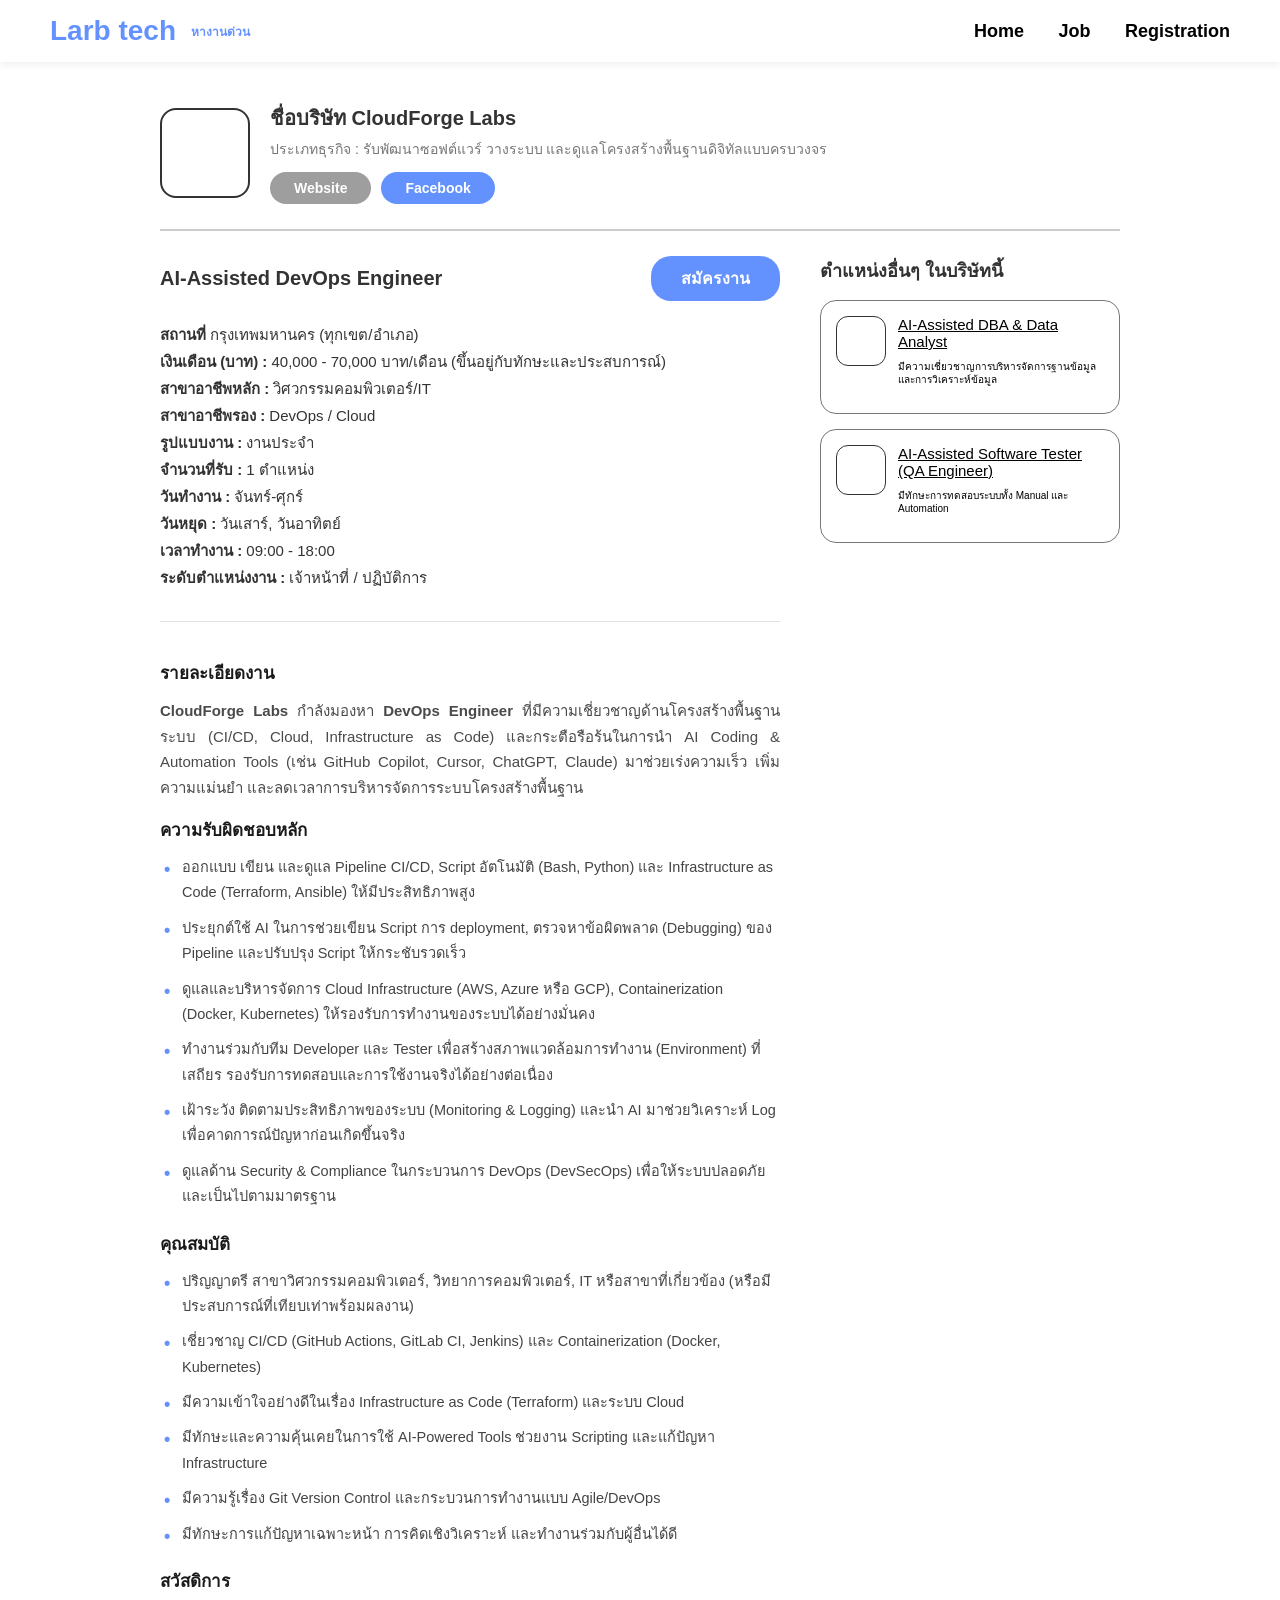
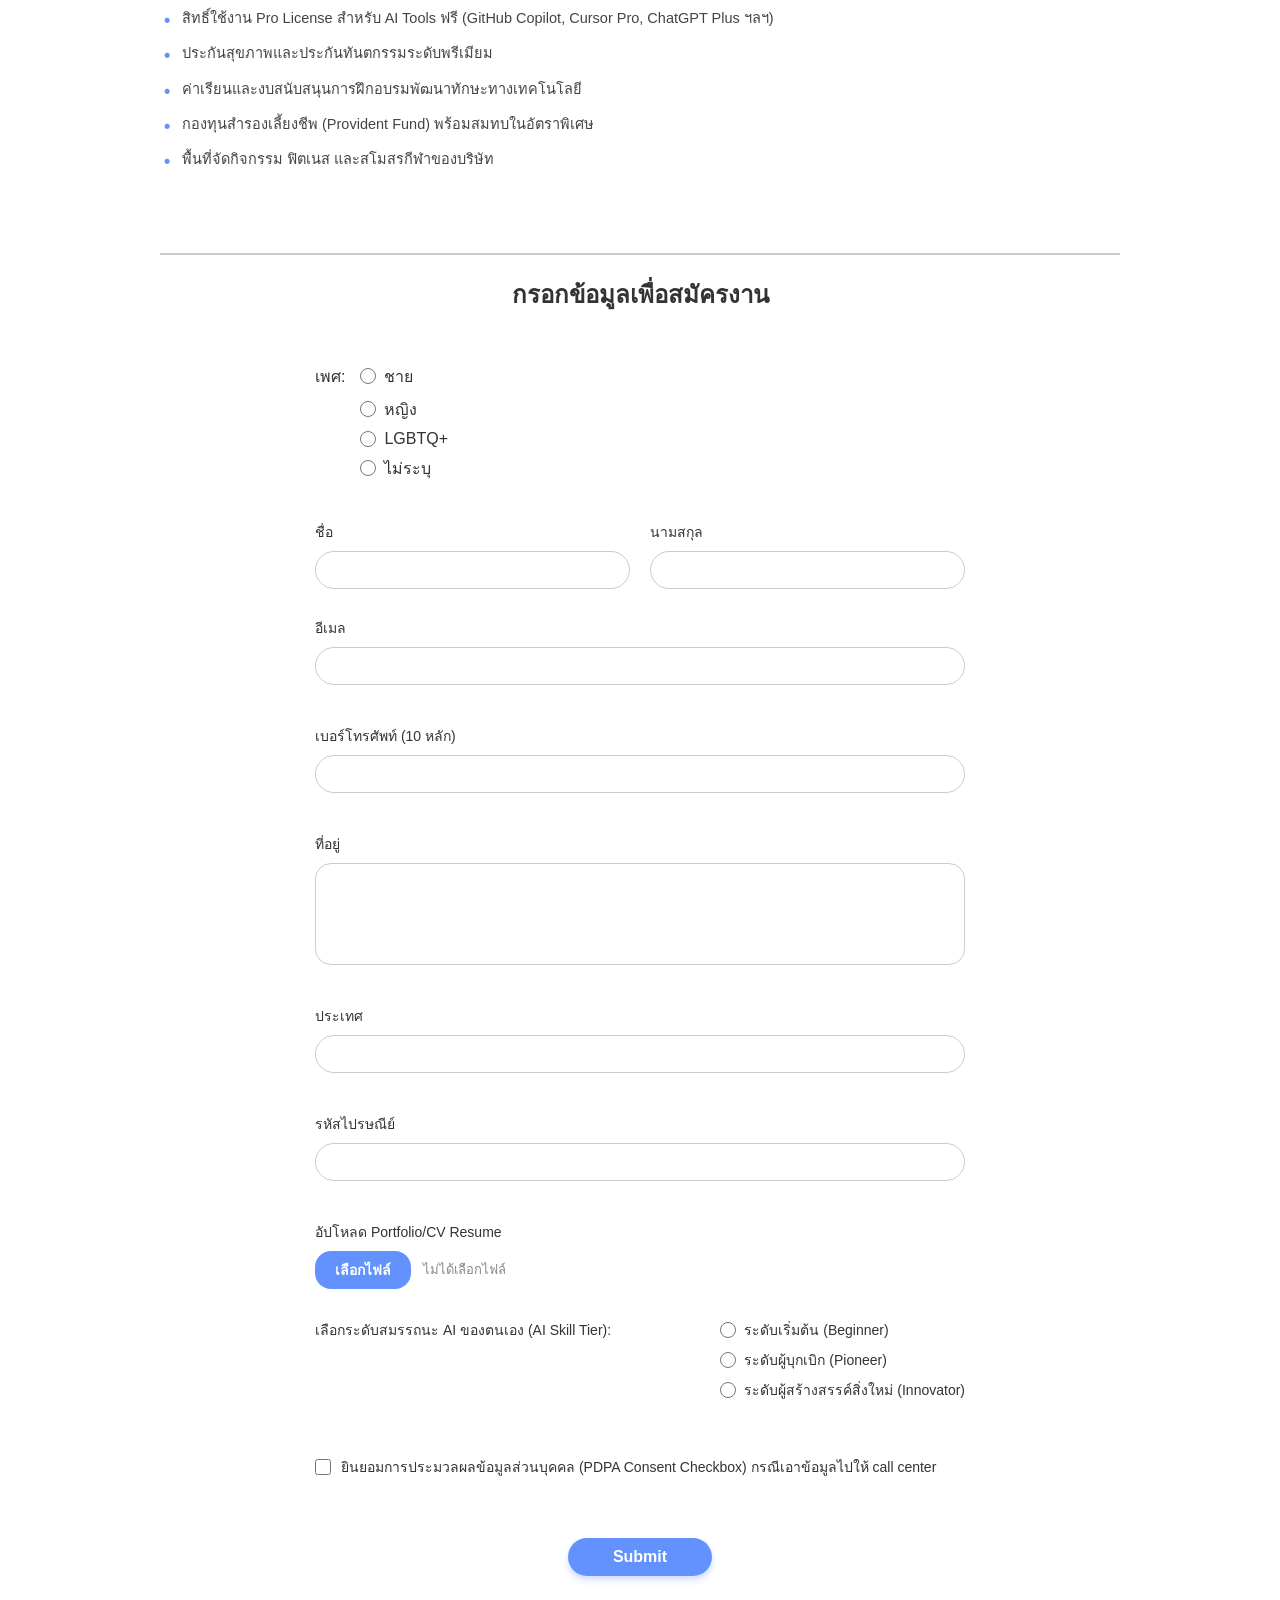
==== index.html @ bc65efad "เหลือแค่เพิ่มอีก 2 อาชีพ" ====
<!doctype html>
<html lang="th">
  <head>
    <meta charset="UTF-8" />
    <meta name="viewport" content="width=device-width, initial-scale=1.0" />
    <title>Larb Tech - Job Detail</title>
    <link rel="stylesheet" href="styles.css" />
  </head>
  <body>
    <!-- Navbar -->
    <header class="navbar">
      <div class="logo_group">
        <span class="logo">Larb tech</span>
        <span class="sub_logo">หางานด่วน<br /></span>
      </div>
      <nav class="nav_links">
        <a href="#">Home</a>
        <a href="#">Job</a>
        <a href="#">Registration</a>
      </nav>
    </header>

    <!-- Main Container -->
    <main class="container">
      <!-- Header ส่วนข้อมูลบริษัท -->
      <section class="company_header">
        <div class="company_logo"></div>
        <div class="company_info">
          <h2>ชื่อบริษัท CloudForge Labs</h2>
          <p class="company_type">
            ประเภทธุรกิจ : รับพัฒนาซอฟต์แวร์ วางระบบ
            และดูแลโครงสร้างพื้นฐานดิจิทัลแบบครบวงจร
          </p>
          <div class="btn_group">
            <a
              href="https://www.youtube.com/watch?v=dQw4w9WgXcQ"
              class="btn btn_gray"
              >Website</a
            >
            <a
              href="https://www.facebook.com/watch/?v=768022441282399"
              class="btn btn_blue"
              >Facebook</a
            >
          </div>
        </div>
      </section>

      <hr class="divider" />

      <!-- ส่วนรายละเอียดงาน -->
      <div class="content_grid">
        <section>
          <div class="job_title_row">
            <h1>AI-Assisted DevOps Engineer</h1>
            <a href="#_form" class="btn btn_apply">สมัครงาน</a>
          </div>

          <ul class="job_info_list">
            <li><strong>สถานที่ </strong> กรุงเทพมหานคร (ทุกเขต/อำเภอ)</li>
            <li>
              <strong>เงินเดือน (บาท) :</strong> 40,000 - 70,000 บาท/เดือน
              (ขึ้นอยู่กับทักษะและประสบการณ์)
            </li>
            <li><strong>สาขาอาชีพหลัก :</strong> วิศวกรรมคอมพิวเตอร์/IT</li>
            <li><strong>สาขาอาชีพรอง :</strong> DevOps / Cloud</li>
            <li><strong>รูปแบบงาน :</strong> งานประจำ</li>
            <li><strong>จำนวนที่รับ :</strong> 1 ตำแหน่ง</li>
            <li><strong>วันทำงาน :</strong> จันทร์-ศุกร์</li>
            <li><strong>วันหยุด :</strong> วันเสาร์, วันอาทิตย์</li>
            <li><strong>เวลาทำงาน :</strong> 09:00 - 18:00</li>
            <li><strong>ระดับตำแหน่งงาน :</strong> เจ้าหน้าที่ / ปฏิบัติการ</li>
          </ul>

          <div class="job_detail_body">
            <h3>รายละเอียดงาน</h3>
            <p>
              <b>CloudForge Labs</b> กำลังมองหา <b>DevOps Engineer</b>
              ที่มีความเชี่ยวชาญด้านโครงสร้างพื้นฐานระบบ (CI/CD, Cloud,
              Infrastructure as Code) และกระตือรือร้นในการนำ AI Coding &
              Automation Tools (เช่น GitHub Copilot, Cursor, ChatGPT, Claude)
              มาช่วยเร่งความเร็ว เพิ่มความแม่นยำ
              และลดเวลาการบริหารจัดการระบบโครงสร้างพื้นฐาน
            </p>

            <h3>ความรับผิดชอบหลัก</h3>
            <ul>
              <li>
                ออกแบบ เขียน และดูแล Pipeline CI/CD, Script อัตโนมัติ (Bash,
                Python) และ Infrastructure as Code (Terraform, Ansible)
                ให้มีประสิทธิภาพสูง
              </li>
              <li>
                ประยุกต์ใช้ AI ในการช่วยเขียน Script การ deployment,
                ตรวจหาข้อผิดพลาด (Debugging) ของ Pipeline และปรับปรุง Script
                ให้กระชับรวดเร็ว
              </li>
              <li>
                ดูแลและบริหารจัดการ Cloud Infrastructure (AWS, Azure หรือ GCP),
                Containerization (Docker, Kubernetes)
                ให้รองรับการทำงานของระบบได้อย่างมั่นคง
              </li>
              <li>
                ทำงานร่วมกับทีม Developer และ Tester
                เพื่อสร้างสภาพแวดล้อมการทำงาน (Environment) ที่เสถียร
                รองรับการทดสอบและการใช้งานจริงได้อย่างต่อเนื่อง
              </li>
              <li>
                เฝ้าระวัง ติดตามประสิทธิภาพของระบบ (Monitoring & Logging) และนำ
                AI มาช่วยวิเคราะห์ Log เพื่อคาดการณ์ปัญหาก่อนเกิดขึ้นจริง
              </li>
              <li>
                ดูแลด้าน Security & Compliance ในกระบวนการ DevOps (DevSecOps)
                เพื่อให้ระบบปลอดภัยและเป็นไปตามมาตรฐาน
              </li>
            </ul>

            <h3>คุณสมบัติ</h3>
            <ul>
              <li>
                ปริญญาตรี สาขาวิศวกรรมคอมพิวเตอร์, วิทยาการคอมพิวเตอร์, IT
                หรือสาขาที่เกี่ยวข้อง (หรือมีประสบการณ์ที่เทียบเท่าพร้อมผลงาน)
              </li>
              <li>
                เชี่ยวชาญ CI/CD (GitHub Actions, GitLab CI, Jenkins) และ
                Containerization (Docker, Kubernetes)
              </li>
              <li>
                มีความเข้าใจอย่างดีในเรื่อง Infrastructure as Code (Terraform)
                และระบบ Cloud
              </li>
              <li>
                มีทักษะและความคุ้นเคยในการใช้ AI-Powered Tools ช่วยงาน Scripting
                และแก้ปัญหา Infrastructure
              </li>
              <li>
                มีความรู้เรื่อง Git Version Control และกระบวนการทำงานแบบ
                Agile/DevOps
              </li>
              <li>
                มีทักษะการแก้ปัญหาเฉพาะหน้า การคิดเชิงวิเคราะห์
                และทำงานร่วมกับผู้อื่นได้ดี
              </li>
            </ul>

            <h3>สวัสดิการ</h3>
            <ul>
              <li>
                สิทธิ์ใช้งาน Pro License สำหรับ AI Tools ฟรี (GitHub Copilot,
                Cursor Pro, ChatGPT Plus ฯลฯ)
              </li>
              <li>ประกันสุขภาพและประกันทันตกรรมระดับพรีเมียม</li>
              <li>ค่าเรียนและงบสนับสนุนการฝึกอบรมพัฒนาทักษะทางเทคโนโลยี</li>
              <li>
                กองทุนสำรองเลี้ยงชีพ (Provident Fund) พร้อมสมทบในอัตราพิเศษ
              </li>
              <li>พื้นที่จัดกิจกรรม ฟิตเนส และสโมสรกีฬาของบริษัท</li>
            </ul>
          </div>
        </section>

        <!-- ฝั่งด้านขวาของ page -->
        <section>
          <div>
            <aside class="sidebar">
              <h3>ตำแหน่งอื่นๆ ในบริษัทนี้</h3>
              <div class="job_card">
                <div class="job_card_logo"></div>
                <div class="job_card_title">
                  <a href="#">AI-Assisted DBA & Data Analyst</a>
                  <p class="job_card_description">
                    มีความเชี่ยวชาญการบริหารจัดการฐานข้อมูลและการวิเคราะห์ข้อมูล
                  </p>
                </div>
              </div>
            </aside>

            <aside class="sidebar">
              <div class="job_card">
                <div class="job_card_logo"></div>
                <div class="job_card_title">
                  <a href="#">AI-Assisted Software Tester (QA Engineer)</a>
                  <p class="job_card_description">
                    มีทักษะการทดสอบระบบทั้ง Manual และ Automation
                  </p>
                </div>
              </div>
            </aside>
          </div>
        </section>
      </div>
      <!-- ส่วนแบบฟอร์มสมัครงาน -->
      <section class="form_section" id="_form">
        <h2 class="form_title">กรอกข้อมูลเพื่อสมัครงาน</h2>

        <form class="form_form" id="signupForm">
          <div class="sex_group">
            <label class="radio_label">เพศ:</label>
            <div class="radio_option">
              <label class="radio_item">
                <input type="radio" id="male" name="gender" />
                <span>ชาย</span>
              </label>
              <label class="radio_item">
                <input type="radio" id="female" name="gender" />
                <span>หญิง</span>
              </label>
              <label class="radio_item">
                <input type="radio" id="lgbt" name="gender" />
                <span>LGBTQ+</span>
              </label>
              <label class="radio_item">
                <input type="radio" id="none" name="gender" />
                <span>ไม่ระบุ</span>
              </label>
            </div>
          </div>
          <div id="genderError" class="error"></div>

          <div class="form_row">
            <div class="form_group">
              <label>ชื่อ</label>
              <input
                type="text"
                id="fname"
                name="firstname"
                class="form_input"
              />
              <div id="fnameError" class="error"></div>
            </div>

            <div class="form_group">
              <label>นามสกุล</label>
              <input
                type="text"
                class="form_input"
                id="lname"
                name="lastname"
              />
              <div id="lnameError" class="error"></div>
            </div>
          </div>

          <div class="form_group">
            <label>อีเมล</label>
            <input type="email" class="form_input" id="email" name="email" />
          </div>
          <div id="emailError" class="error"></div>

          <div class="form_group">
            <label>เบอร์โทรศัพท์ (10 หลัก)</label>
            <input type="tel" class="form_input" id="phone" name="phone" />
          </div>
          <div id="phoneError" class="error"></div>

          <div class="form_group">
            <label>ที่อยู่</label>
            <textarea
              rows="5"
              class="form_input textarea_input"
              id="place"
              name="phplaceone"
            ></textarea>
          </div>
          <div id="placeError" class="error"></div>

          <div class="form_group">
            <label>ประเทศ</label>
            <input type="text" class="form_input" id="country" name="country" />
          </div>
          <div id="countryError" class="error"></div>

          <div class="form_group">
            <label>รหัสไปรษณีย์</label>
            <input type="text" class="form_input" id="zipCode" name="zipCode" />
          </div>
          <div id="zipCodeError" class="error"></div>

          <!-- อัปโหลดไฟล์ -->
          <div class="form_group">
            <label>อัปโหลด Portfolio/CV Resume</label>
            <div class="file_input">
              <label class="btn_upload">เลือกไฟล์</label>
              <span class="file_name">ไม่ได้เลือกไฟล์</span>
            </div>
          </div>

          <!-- เลือกระดับสมรรถนะ -->
          <div class="form_group radio_group">
            <label class="radio_label"
              >เลือกระดับสมรรถนะ AI ของตนเอง (AI Skill Tier):</label
            >
            <div class="radio_option">
              <label class="radio_item">
                <input
                  type="radio"
                  id="skill_tier"
                  name="skill_tier"
                  value="beginner"
                />
                <span>ระดับเริ่มต้น (Beginner)</span>
              </label>
              <label class="radio_item">
                <input
                  type="radio"
                  id="skill_tier"
                  name="skill_tier"
                  value="pioneer"
                />
                <span>ระดับผู้บุกเบิก (Pioneer)</span>
              </label>
              <label class="radio_item">
                <input
                  type="radio"
                  id="skill_tier"
                  name="skill_tier"
                  value="innovator"
                />
                <span>ระดับผู้สร้างสรรค์สิ่งใหม่ (Innovator)</span>
              </label>
            </div>
          </div>
          <div id="skill_tierError" class="error"></div>

          <!-- PDPA Checkbox -->
          <div class="form_group checkbox_group">
            <label class="checkbox_item">
              <input type="checkbox" id="pdpa_check" name="pdpa_check" />
              <span
                >ยินยอมการประมวลผลข้อมูลส่วนบุคคล (PDPA Consent Checkbox)
                กรณีเอาข้อมูลไปให้ call center</span
              >
            </label>
          </div>
          <div id="pdpaError" class="error"></div>

          <!-- ปุ่ม Submit -->
          <div class="form_submit">
            <button type="submit" class="btn_submit" value="Submit">
              Submit
            </button>
          </div>
          <div id="result"></div>

          <!-- pop up แสดงข้อความสำเร็จ -->
          <div id="successpopUp" class="popUp">
            <div class="popUp_window">
              <h2 class="popUp_title">สมัครสำเร็จ!</h2>
              <p class="popUp_text">
                ขอบคุณที่ให้ความสนใจ เราจะติดต่อกลับโดยเร็วที่สุด
              </p>
              <button type="button" id="closepopUpBtn" class="btn_popUp_close">
                ปิด
              </button>
            </div>
          </div>
        </form>
      </section>
    </main>
    <script src="form_validation.js"></script>
  </body>
</html>
---- styles.css ----
* {
  box-sizing: border-box;
  margin: 0;
  padding: 0;
  font-family: "Segoe UI", Tahoma, Geneva, Verdana, sans-serif;
}

html {
  scroll-behavior: smooth;
}

body {
  background-color: #ffffff;
  color: #333;
}
.navbar {
  display: flex;
  justify-content: space-between;
  align-items: center;
  padding: 15px 50px;
  background-color: #fff;
  box-shadow: 0 4px 6px rgba(0, 0, 0, 0.05);
}
.logo_group {
  display: flex;
  align-items: center;
  gap: 15px;
}
.logo {
  font-size: 28px;
  font-weight: bold;
  color: #6392ff;
}

.sub_logo {
  font-size: 12px;
  color: #6392ff;
  font-weight: bold;
}

.nav_links a {
  margin-left: 30px;
  text-decoration: none;
  font-size: 18px;
  font-weight: bold;
  color: #000000;
}

.container {
  max-width: 1000px;
  margin: 40px auto;
  padding: 0 20px;
}

.company_header {
  display: flex;
  align-items: center;
  gap: 20px;
}

.company_logo {
  width: 90px;
  height: 90px;
  border: 2px solid #333;
  border-radius: 16px;
}

.company_info h2 {
  font-size: 20px;
  margin-bottom: 4px;
}

.company_type {
  font-size: 14px;
  color: #777;
  margin-bottom: 12px;
}

.btn_group {
  display: flex;
  gap: 10px;
}

.btn {
  display: inline-block;
  padding: 8px 24px;
  border-radius: 20px;
  text-decoration: none;
  font-weight: bold;
  font-size: 14px;
  border: none;
  cursor: pointer;
}

.btn_gray {
  background-color: #9e9e9e;
  color: #fff;
}

.btn_blue {
  background-color: #6392ff;
  color: #fff;
}

.divider {
  margin: 25px 0;
  border: none;
  border-top: 2px solid #cccccc;
}

.content_grid {
  display: grid;
  grid-template-columns: 1fr 300px;
  gap: 40px;
}

/* ชื่อ ตำแหน่งงาน */
.job_title_row {
  display: flex;
  justify-content: space-between;
  align-items: center;
  margin-bottom: 20px;
}

.job_title_row h1 {
  font-size: 20px;
}

.btn_apply {
  background-color: #6392ff;
  color: #fff;
  padding: 10px 30px;
  border-radius: 20px;
  font-size: 16px;
}

/*  list ในตำแหน่งงาน */
.job_info_list {
  list-style: none;
  line-height: 1.8;
  font-size: 15px;
}

/* ส่วนของ job detail */
.job_detail_body {
  margin-top: 30px;
  padding-top: 25px;
  border-top: 1px solid #e0e0e0;
}

.job_detail_body h3 {
  font-size: 17px;
  font-weight: 700;
  color: #1a1a1a;
  margin-top: 12px;
  margin-bottom: 12px;
  display: flex;
  align-items: center;
}

.job_detail_body p {
  font-size: 15px;
  line-height: 1.7;
  color: #4a4a4a;
  margin-bottom: 16px;
  text-align: justify;
}

.job_detail_body ul {
  list-style-type: none;
  padding-left: 0;
  margin-bottom: 20px;
}

.job_detail_body ul li {
  position: relative;
  font-size: 14.5px;
  line-height: 1.75;
  color: #444444;
  padding-left: 22px;
  margin-bottom: 10px;
}

.job_detail_body ul li::before {
  content: "•";
  color: #6392ff;
  font-size: 18px;
  font-weight: bold;
  position: absolute;
  left: 4px;
  top: -1px;
}

/* ฝั่งด้านขวา */
.sidebar {
  margin-bottom: 15px;
}

.sidebar h3 {
  font-size: 18px;
  margin-bottom: 15px;
}

.job_card {
  border: 1px solid #777;
  border-radius: 16px;
  padding: 15px;
  display: flex;
  gap: 12px;
}

.job_card_logo {
  width: 50px;
  height: 50px;
  border: 1px solid #333;
  border-radius: 12px;
  flex-shrink: 0;
}

.job_card_description {
  font-size: 10px;
  color: #6392ff;
  line-height: 1.3;
  margin-bottom: 12px;
}

.job_card_title a {
  display: flex;
  justify-content: space-between;
  align-items: center;
  font-size: 15px;
  margin-bottom: 10px;
  color: #000000;
}

.job_card_title p {
  color: #000000;
}

/* ส่วนแบบฟอร์มสมัครงาน */

.form_section {
  margin-top: 60px;
  padding-top: 20px;
  border-top: 2px solid #cccccc;
}

.form_title {
  text-align: center;
  font-size: 24px;
  font-weight: bold;
  margin-bottom: 40px;
}

.form_form {
  max-width: 650px;
  margin: 0 auto;
  display: flex;
  flex-direction: column;
  gap: 20px;
}

.form_group {
  display: flex;
  flex-direction: column;
  gap: 8px;
}

.form_group label {
  font-size: 14px;
  color: #333;
}

.form_row {
  display: grid;
  grid-template-columns: 1fr 1fr;
  gap: 20px;
}

.field_short {
  width: 50%;
}

.form_input {
  width: 100%;
  padding: 10px 16px;
  border: 1px solid #ccc;
  border-radius: 20px;
  font-size: 14px;
  outline: none;
  transition: border-color 0.2s;
}

.form_input:focus {
  border-color: #6392ff;
}

.textarea_input {
  border-radius: 16px;
  resize: none;
}

/* อัปโหลด port */
.file_input {
  display: flex;
  align-items: center;
  gap: 12px;
}

.btn_upload {
  color: #ffffff !important;
  background-color: #6392ff;
  padding: 8px 20px;
  border-radius: 16px;
  font-size: 14px;
  font-weight: bold;
  cursor: pointer;
  display: inline-block;
}

.file_name {
  font-size: 13px;
  color: #888;
}

.sex_group {
  display: flex;
  flex-direction: row;
  justify-content: flex-start;
  align-items: flex-start;
  gap: 15px;
  margin-top: 10px;
}

/* เลือกระดับสมรรถนะ */
.radio_group {
  display: flex;
  flex-direction: row;
  justify-content: space-between;
  align-items: flex-start;
  margin-top: 10px;
}

.radio_label {
  font-size: 16px;
  color: #333;
}

.radio_option {
  display: flex;
  flex-direction: column;
  gap: 8px;
}

.radio_item {
  display: flex;
  align-items: center;
  gap: 8px;
  cursor: pointer;
}

.radio_item input[type="radio"] {
  accent-color: #6392ff;
  width: 16px;
  height: 16px;
  cursor: pointer;
}

.radio_text {
  font-size: 14px;
  color: #888;
}

/* check box ของ pdpa */
.checkbox_group {
  margin-top: 15px;
}

.checkbox_item {
  display: flex;
  align-items: center;
  gap: 10px;
  font-size: 13px;
  color: #333;
  cursor: pointer;
}

.checkbox_item input[type="checkbox"] {
  accent-color: #6392ff;
  width: 16px;
  height: 16px;
  cursor: pointer;
}

/* Submit Button */
.form_submit {
  display: flex;
  justify-content: center;
  margin-top: 20px;
}

.btn_submit {
  background-color: #6392ff;
  color: #fff;
  border: none;
  padding: 10px 45px;
  border-radius: 20px;
  font-size: 16px;
  font-weight: bold;
  cursor: pointer;
  box-shadow: 0 4px 6px rgba(99, 146, 255, 0.3);
  transition: opacity 0.2s;
}

.btn_submit:hover {
  opacity: 0.9;
}

/* error */
.error {
  color: red;
  margin-top: -10px;
  margin-bottom: 10px;
}

/* Pop up ข้อความ */
.popUp {
  display: none;
  position: fixed;
  z-index: 1000;
  left: 0;
  top: 0;
  width: 100%;
  height: 100%;
  background-color: rgba(0, 0, 0, 0.4);
  justify-content: center;
  align-items: center;
}

.popUp_window {
  background-color: #ffffff;
  padding: 35px 30px;
  border-radius: 16px;
  box-shadow: 0 10px 25px rgba(0, 0, 0, 0.15);
  text-align: center;
  max-width: 420px;
  width: 90%;
  animation: fadeIn 0.3s ease-in-out;
}

.popUp_title {
  color: #28a745;
  font-size: 26px;
  font-weight: 800;
  margin-bottom: 16px;
}

.popUp_text {
  color: #333333;
  font-size: 16px;
  margin-bottom: 25px;
  line-height: 1.5;
}

.btn_popUp_close {
  background-color: #2563eb;
  color: #ffffff;
  border: none;
  padding: 10px 32px;
  font-size: 16px;
  font-weight: bold;
  border-radius: 10px;
  cursor: pointer;
  transition: background-color 0.2s;
}

.btn_popUp_close:hover {
  background-color: #1d4ed8;
}

.popUp.show {
  display: flex;
}

@keyframes fadeIn {
  from {
    opacity: 0;
    transform: translateY(-10px);
  }
  to {
    opacity: 1;
    transform: translateY(0);
  }
}
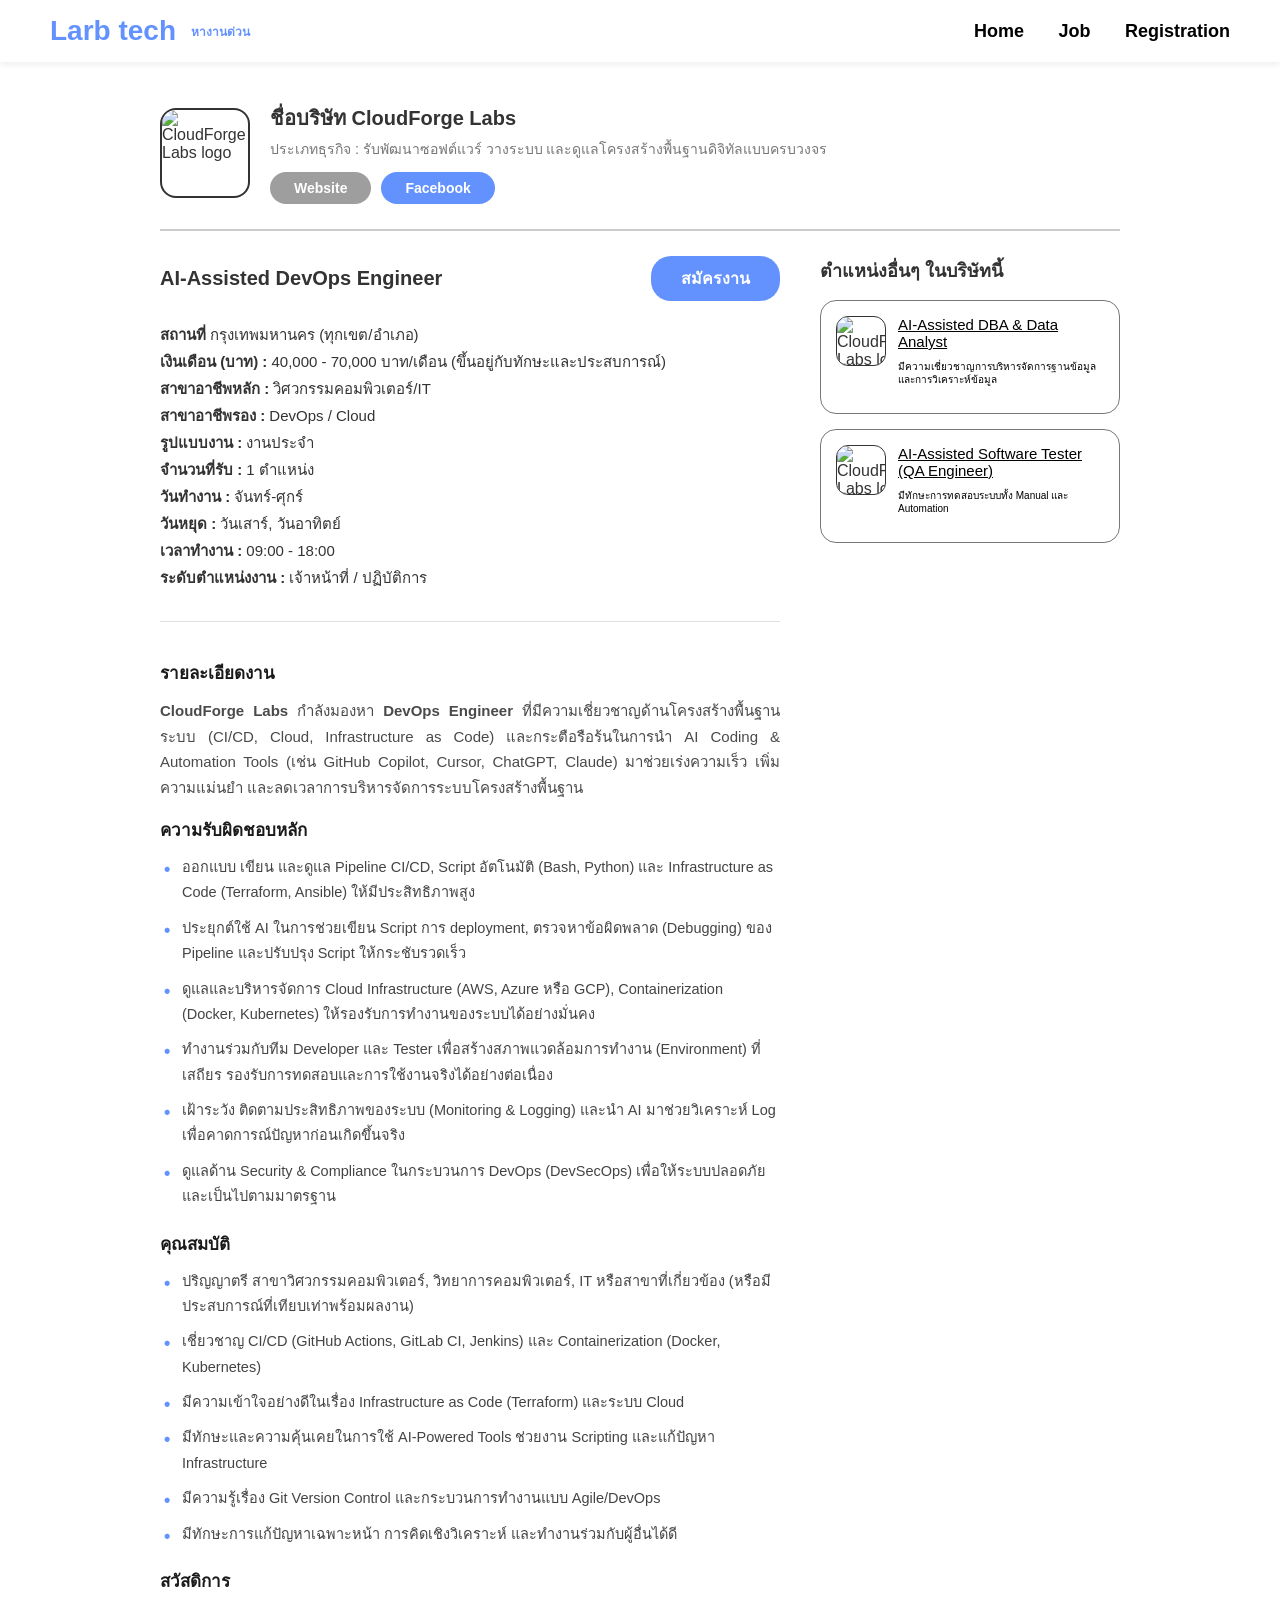
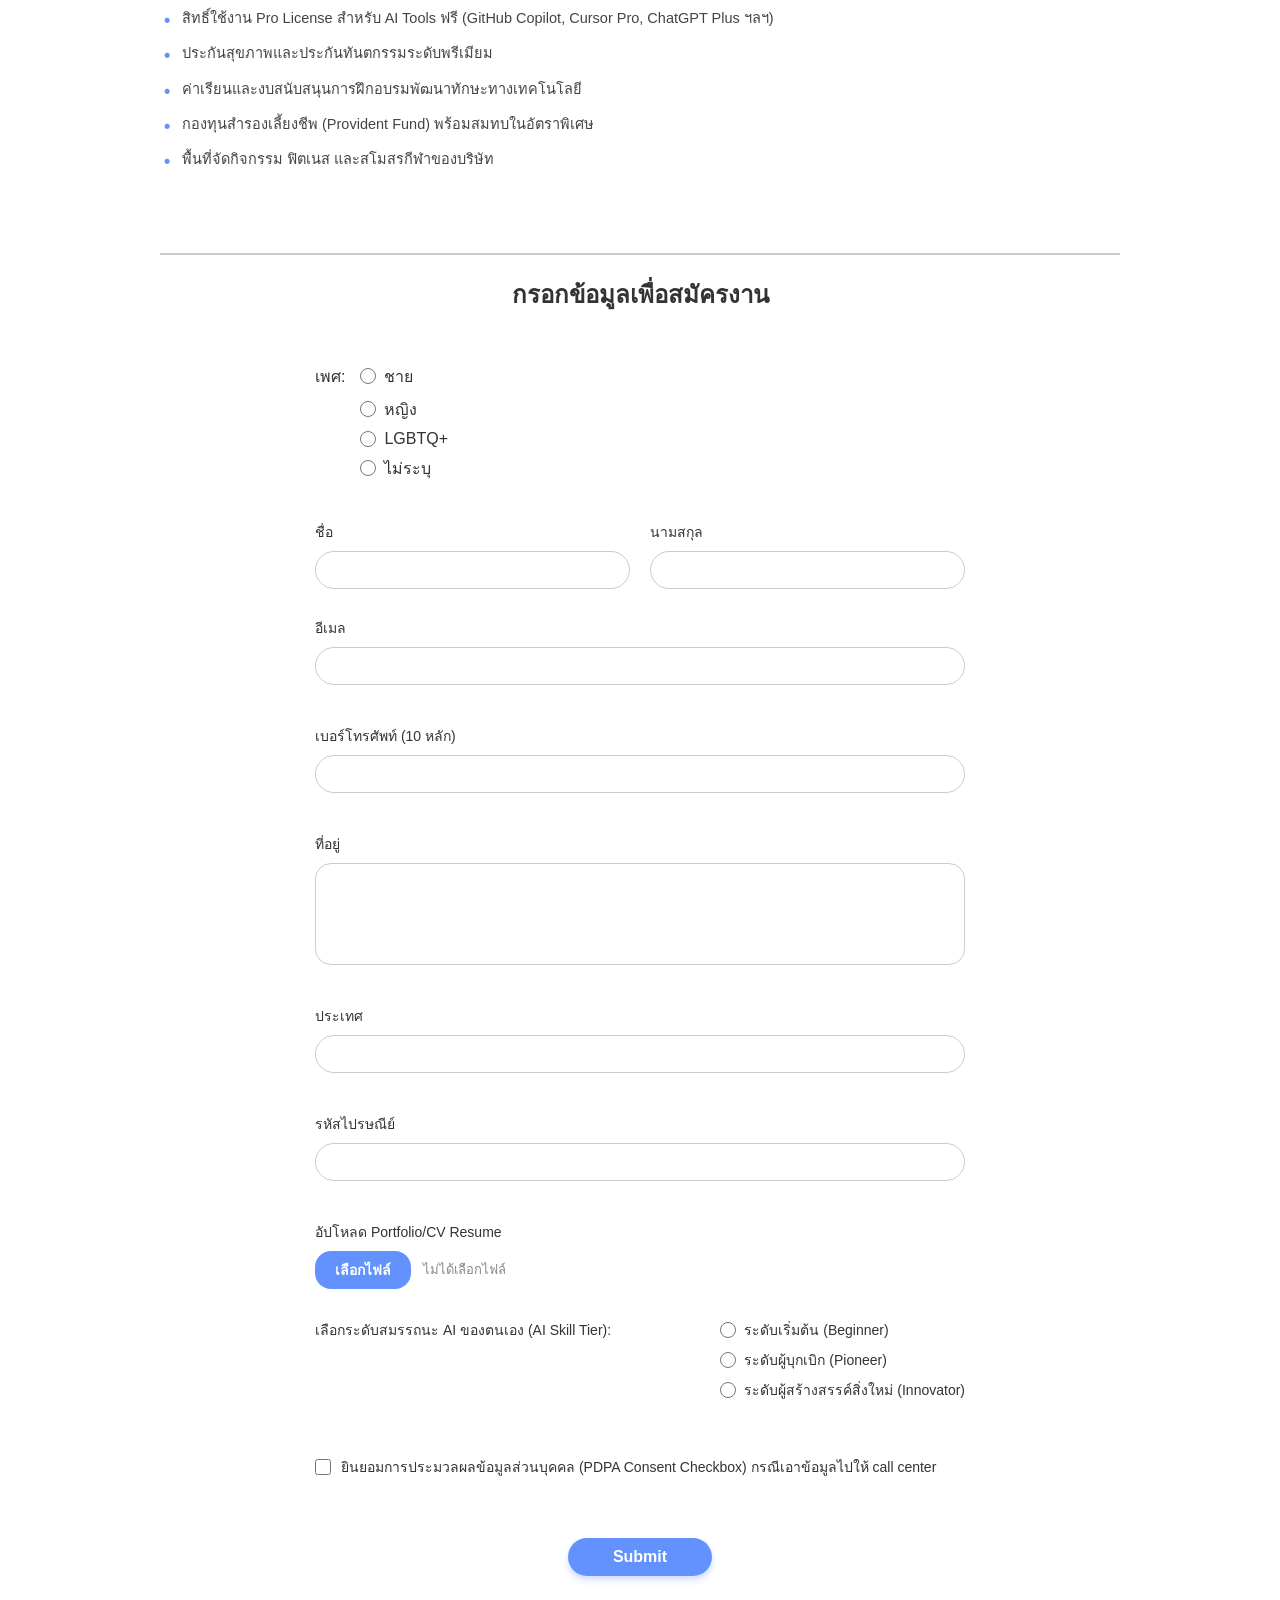
==== commit 29c74819: "Add logos" ====
--- a/index.html
+++ b/index.html
@@ -24,7 +24,9 @@
     <main class="container">
       <!-- Header ส่วนข้อมูลบริษัท -->
       <section class="company_header">
-        <div class="company_logo"></div>
+        <div class="company_logo">
+          <img src="img/cloudforge.png" alt="CloudForge Labs logo" />
+        </div>
         <div class="company_info">
           <h2>ชื่อบริษัท CloudForge Labs</h2>
           <p class="company_type">
@@ -165,7 +167,9 @@
             <aside class="sidebar">
               <h3>ตำแหน่งอื่นๆ ในบริษัทนี้</h3>
               <div class="job_card">
-                <div class="job_card_logo"></div>
+                <div class="job_card_logo">
+                  <img src="img/cloudforge.png" alt="CloudForge Labs logo" />
+                </div>
                 <div class="job_card_title">
                   <a href="#">AI-Assisted DBA & Data Analyst</a>
                   <p class="job_card_description">
@@ -177,7 +181,9 @@
 
             <aside class="sidebar">
               <div class="job_card">
-                <div class="job_card_logo"></div>
+                <div class="job_card_logo">
+                  <img src="img/cloudforge.png" alt="CloudForge Labs logo" />
+                </div>
                 <div class="job_card_title">
                   <a href="#">AI-Assisted Software Tester (QA Engineer)</a>
                   <p class="job_card_description">
--- a/styles.css
+++ b/styles.css
@@ -63,6 +63,13 @@
   height: 90px;
   border: 2px solid #333;
   border-radius: 16px;
+  overflow: hidden;
+}
+
+.company_logo img {
+  width: 100%;
+  height: 100%;
+  object-fit: cover;
 }
 
 .company_info h2 {
@@ -215,6 +222,13 @@
   border: 1px solid #333;
   border-radius: 12px;
   flex-shrink: 0;
+  overflow: hidden;
+}
+
+.job_card_logo img {
+  width: 100%;
+  height: 100%;
+  object-fit: cover;
 }
 
 .job_card_description {
